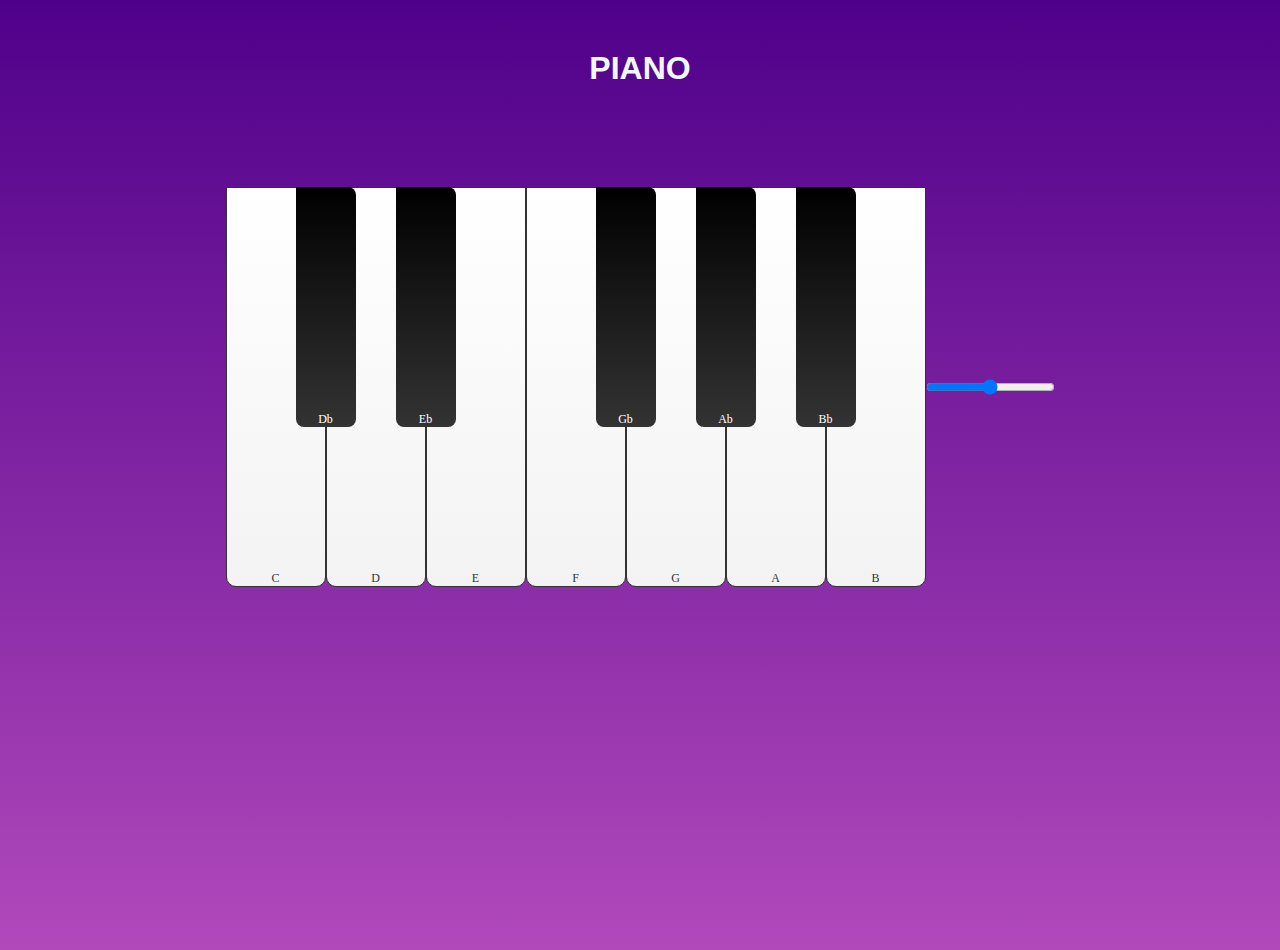
==== index.html @ b980a631 "se agregan notas de audio" ====
<!DOCTYPE html>
<html lang="en">
    <head>
        <meta charset="UTF-8">
        <meta name="viewport" content="width=device-width, initial-scale=1.0">
        <title>Mozart App</title>
        <link rel="stylesheet" href="./css/styles.css">
    </head>
    <body>
        

        <h1>Piano</h1>
        <div class="wrapper"">
            <div class="piano">
                
                <div data-note="C" class="key white">
                    <span class="note-label">C</span>
                    <audio id="C" src="./notes/C.mp3"></audio>
                </div>
                    
                <div data-note="Db" class="key black">
                    <span class="note-label">Db</span>
                    <audio id="Db" src="./notes/Db.mp3"></audio>
                </div>

                <div data-note="D" class="key white">
                    <span class="note-label">D</span>
                    <audio id="D" src="./notes/D.mp3"></audio>
                </div>

                <div data-note="Eb" class="key black">
                    <span class="note-label">Eb</span>
                    <audio id="Eb" src="./notes/Eb.mp3"></audio>
                </div>

                <div data-note="E" class="key white">
                    <span class="note-label">E</span>
                    <audio id="E" src="./notes/E.mp3"></audio>
                </div>

                <div data-note="F" class="key white">
                    <span class="note-label">F</span>
                    <audio id="F" src="./notes/F.mp3"></audio>
                </div>

                <div data-note="Gb" class="key black">
                    <span class="note-label">Gb</span>
                    <audio id="Gb" src="./notes/Gb.mp3"></audio>
                </div>

                <div data-note="G" class="key white">
                    <span class="note-label">G</span>
                    <audio id="G" src="./notes/G.mp3"></audio>
                </div>

                <div data-note="Ab" class="key black">
                    <span class="note-label">Ab</span>
                    <audio id="Ab" src="./notes/Ab.mp3"></audio>
                </div>

                <div data-note="A" class="key white">
                    <span class="note-label">A</span>
                    <audio id="A" src="./notes/A.mp3"></audio>
                </div>

                <div data-note="Bb" class="key black">
                    <span class="note-label">Bb</span>
                    <audio id="Bb" src="./notes/Bb.mp3"></audio>
                </div>

                <div data-note="B" class="key white">
                    <span class="note-label">B</span>
                    <audio id="B" src="./notes/B.mp3"></audio>
                </div>
                
                <div class="volume-control"></div>
                    <input type="range" id="volume" min="0" max="1" step="0.1" value="0.5">
                    <label for="volume"></label>
                </div>

            </div>
        </div> 
        <script src="./js/script.js"></script>
    </body>
</html>
---- css/styles.css ----
*{
    box-sizing: border-box;
    padding: 0;
    margin: 0;
}

body{
    background: linear-gradient(to bottom, #4f008a, #b149bb);
    min-height: 100vh;
}

h1{
    text-align: center;
    margin-top: 50px;
    padding: top 50px;
    color: aliceblue;
    text-transform: uppercase;
    font-family: sans-serif;
}

.wrapper{
    margin-top: 100px;
    display: flex;
    justify-content: center;
    align-items: center;
}


.piano{
    display: flex;

}

.key{
    height: calc(var(--width) * 4);
    width: var(--width);
    transition: background-color 0.2s ease;
    position: relative;
}

.white{
    --width:100px;
    background: linear-gradient(to bottom, #ffffff, #f3f3f3);
    border: 1px solid #333;
    border-radius: 0px 0px 10px 10px;
    color: #333;
}

.white:active{
    background-color: #ccc;

}

.black{
    --width:60px;
    background: linear-gradient(to bottom, #000000, #333333);
    margin-left: calc(var(--width) / -2);
    margin-right: calc(var(--width) / -2);
    z-index: 2;
    border-radius:  0px 8px 8px;
    color: #fff

}

.note-label{
    font-size: 12px;
    color: inherit;
    position: absolute;
    bottom: 0;
    left: 50%;
    transform : translateX(-50%);
}

.black:active{
    background-color: #333;
}

.key.active{
    transform: translateY(4px);
}
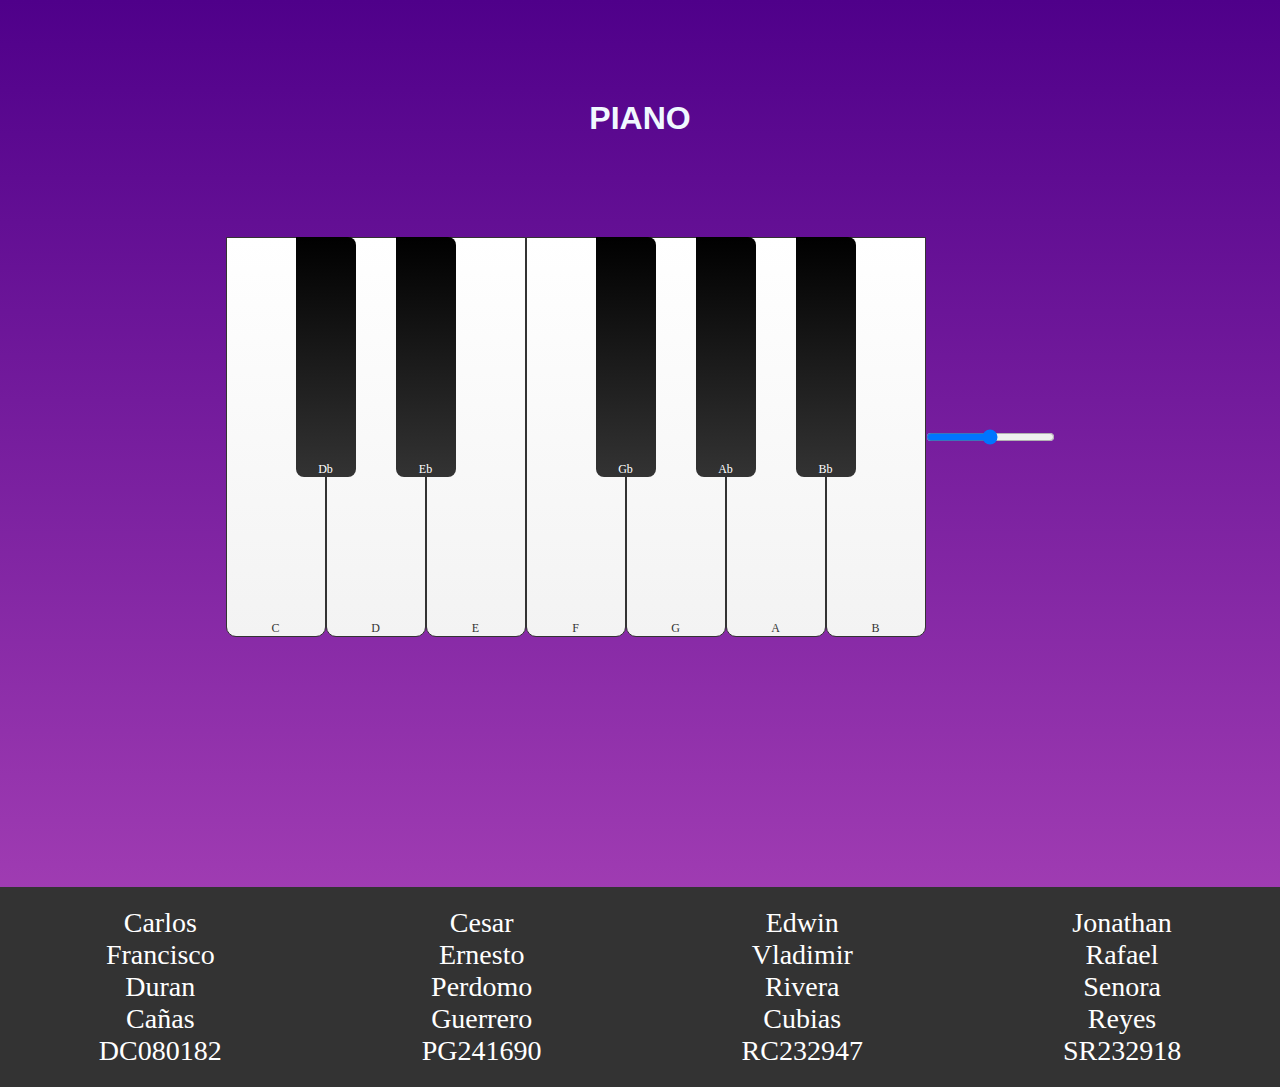
==== commit 2b461a36: "se agregan integrantes" ====
--- a/index.html
+++ b/index.html
@@ -77,7 +77,19 @@
                     <input type="range" id="volume" min="0" max="1" step="0.1" value="0.5">
                     <label for="volume"></label>
                 </div>
-
+                </div>
+                <footer class="composer-footer">
+                    <ul class="composer-list">
+                        <li>Carlos Francisco Duran Cañas DC080182</li>
+                        <li>Cesar Ernesto Perdomo Guerrero PG241690</li>
+                        <li>Edwin Vladimir Rivera Cubias RC232947</li>
+                        <li>Jonathan Rafael Senora Reyes SR232918</li>
+                        
+                    </ul>
+                </footer>
+                    </ul>
+                </footer>
+                </div>
             </div>
         </div> 
         <script src="./js/script.js"></script>
--- a/css/styles.css
+++ b/css/styles.css
@@ -12,7 +12,7 @@
 h1{
     text-align: center;
     margin-top: 50px;
-    padding: top 50px;
+    padding-top: 50px;
     color: aliceblue;
     text-transform: uppercase;
     font-family: sans-serif;
@@ -79,3 +79,29 @@
     transform: translateY(4px);
 }
 
+footer.composer-footer {
+    background-color: #333;
+    color: #fff;
+    padding: 20px;
+    text-align: center;
+    margin-top: 250px;
+}
+
+footer.composer-footer .composer-list {
+    list-style: none;
+    padding: 20;
+    margin: 0;
+    display: flex;
+    justify-content: center;
+}
+
+footer.composer-footer .composer-list li {
+    margin: 0 100px;
+    font-size: 28px;
+}
+
+footer.composer-footer .composer-list li:hover {
+    text-decoration: underline;
+}
+
+
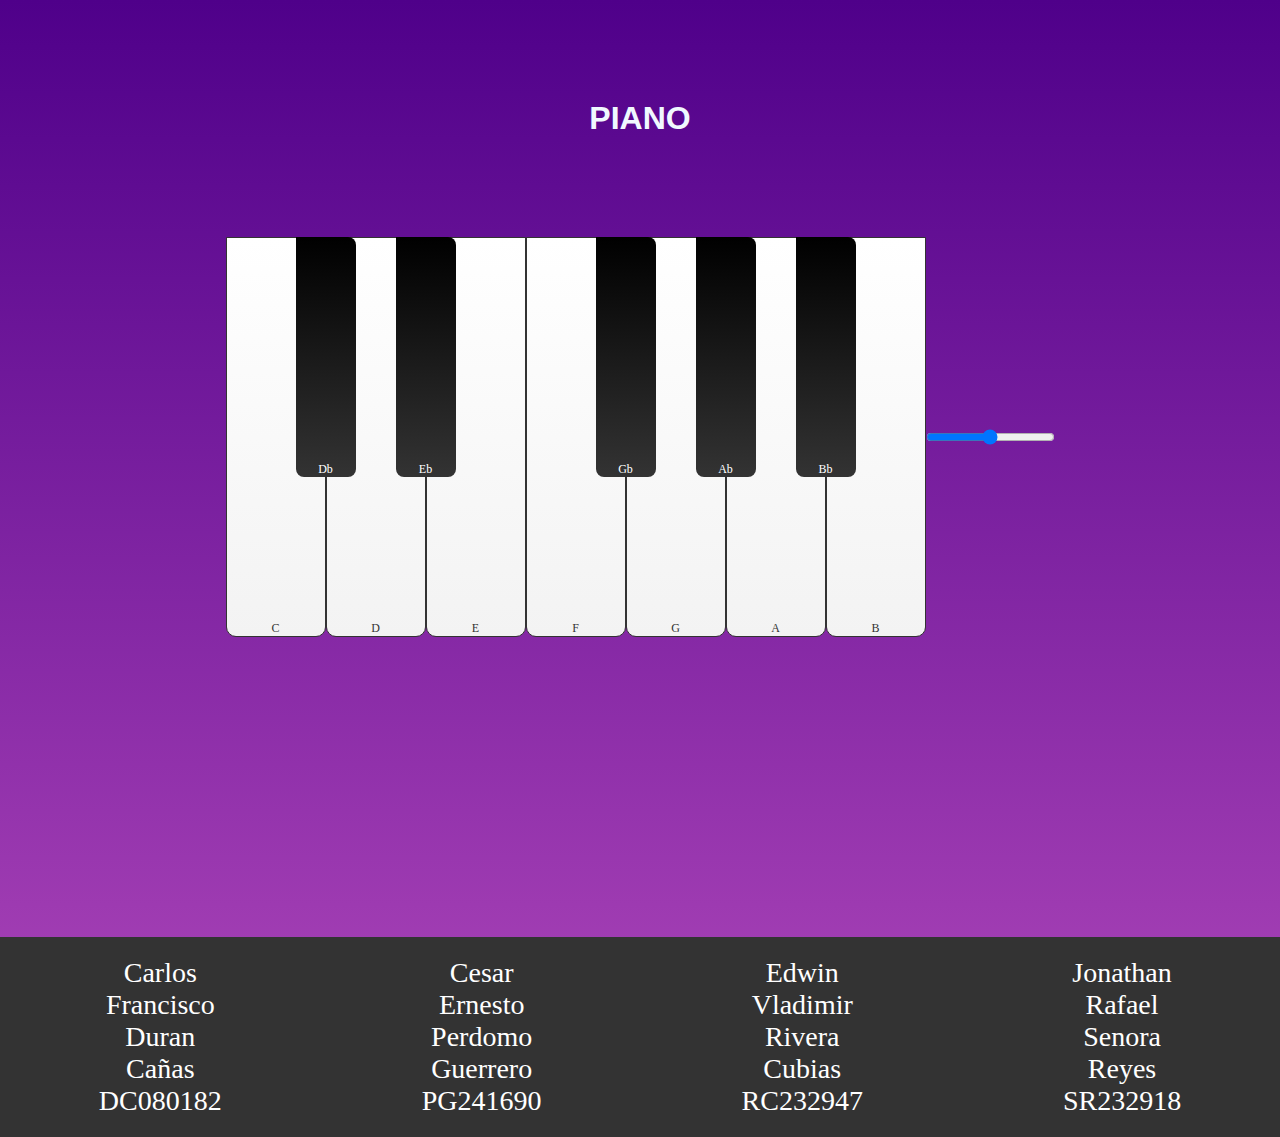
==== commit 5001f469: "add changes" ====
--- a/index.html
+++ b/index.html
@@ -13,6 +13,8 @@
         <div class="wrapper"">
             <div class="piano">
                 
+                <!-- Teclas del piano -->
+
                 <div data-note="C" class="key white">
                     <span class="note-label">C</span>
                     <audio id="C" src="./notes/C.mp3"></audio>
--- a/css/styles.css
+++ b/css/styles.css
@@ -1,14 +1,17 @@
+/* padding y margin a 0 para todos los elementos */
 *{
     box-sizing: border-box;
     padding: 0;
     margin: 0;
 }
 
+/* fondo con degradado y altura mínima para el body */
 body{
     background: linear-gradient(to bottom, #4f008a, #b149bb);
     min-height: 100vh;
 }
 
+/* Estilos para h1 alineación, márgenes, color, transformación de texto y fuente */
 h1{
     text-align: center;
     margin-top: 50px;
@@ -18,6 +21,7 @@
     font-family: sans-serif;
 }
 
+/* centrar contenido horizontal y verticalmente con margen superior */
 .wrapper{
     margin-top: 100px;
     display: flex;
@@ -25,12 +29,12 @@
     align-items: center;
 }
 
-
+/* Clase piano para mostrar hijos en un contenedor */
 .piano{
     display: flex;
-
 }
 
+/* establecer altura, ancho, transición y posición de las teclas del piano */
 .key{
     height: calc(var(--width) * 4);
     width: var(--width);
@@ -38,6 +42,7 @@
     position: relative;
 }
 
+/* Estilos específicos para teclas blancas */
 .white{
     --width:100px;
     background: linear-gradient(to bottom, #ffffff, #f3f3f3);
@@ -46,11 +51,12 @@
     color: #333;
 }
 
+/* Cambiar color de fondo cuando la tecla blanca está activa */
 .white:active{
     background-color: #ccc;
-
 }
 
+/* Estilos específicos para teclas negras */
 .black{
     --width:60px;
     background: linear-gradient(to bottom, #000000, #333333);
@@ -58,10 +64,10 @@
     margin-right: calc(var(--width) / -2);
     z-index: 2;
     border-radius:  0px 8px 8px;
-    color: #fff
-
+    color: #fff;
 }
 
+/* Estilos para etiquetas de notas */
 .note-label{
     font-size: 12px;
     color: inherit;
@@ -71,22 +77,26 @@
     transform : translateX(-50%);
 }
 
+/* Cambiar color de fondo cuando la tecla negra está activa */
 .black:active{
     background-color: #333;
 }
 
+/* mover la tecla hacia abajo cuando está activa */
 .key.active{
     transform: translateY(4px);
 }
 
+/* Estilos para el footer */
 footer.composer-footer {
     background-color: #333;
     color: #fff;
     padding: 20px;
     text-align: center;
-    margin-top: 250px;
+    margin-top: 300px;
 }
 
+/* Estilos para la lista de integrantes */
 footer.composer-footer .composer-list {
     list-style: none;
     padding: 20;
@@ -95,11 +105,13 @@
     justify-content: center;
 }
 
+/* Estilos para la lista de integrantes */
 footer.composer-footer .composer-list li {
     margin: 0 100px;
     font-size: 28px;
 }
 
+/* subrayado al texto al pasar el cursor sobre los integrantes */
 footer.composer-footer .composer-list li:hover {
     text-decoration: underline;
 }
